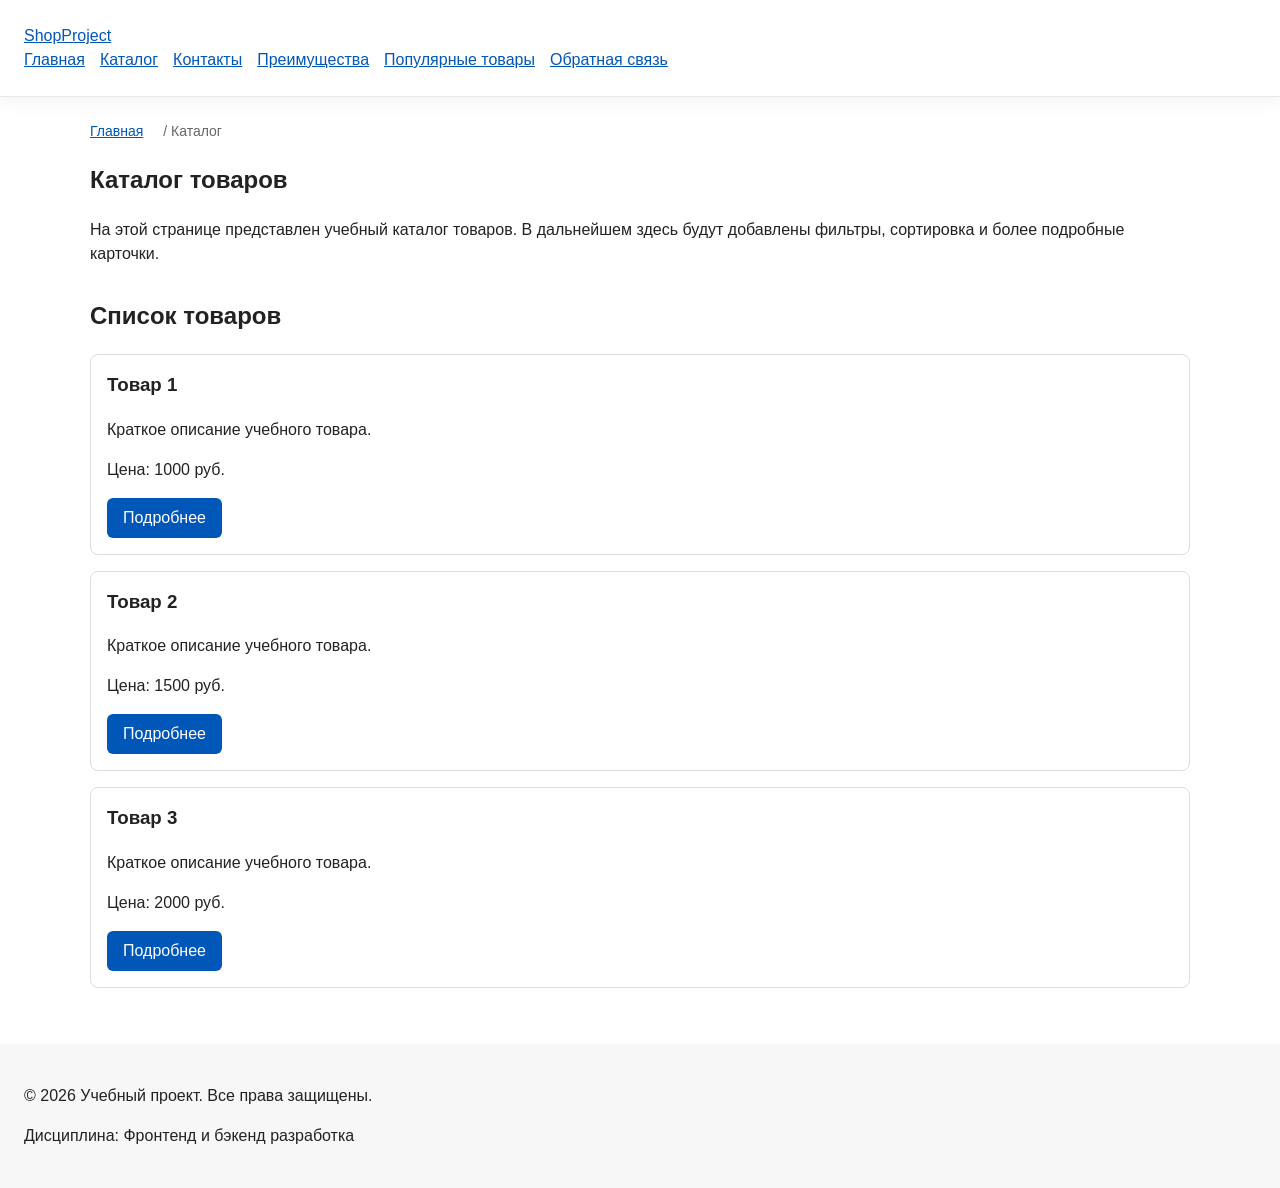
==== kr1-html-css-shop/catalog.html @ 43a8932e "fixed nav" ====
<!DOCTYPE html>
<html lang="ru">
<head>
  <meta charset="UTF-8">
  <meta name="viewport" content="width=device-width, initial-scale=1.0">
  <meta name="description" content="Каталог товаров учебного интернет-магазина.">
  <title>Каталог товаров — Учебный интернет-магазин</title>
  <link rel="stylesheet" href="css/style.css">
</head>
<body>
  <header>
    <div class="site-header">
      <a class="site-logo" href="index.html">ShopProject</a>

      <nav class="site-nav" aria-label="Основная навигация">
        <ul class="site-nav__list">
          <li><a href="index.html">Главная</a></li>
          <li><a href="catalog.html">Каталог</a></li>
          <li><a href="contacts.html">Контакты</a></li>
          <li><a href="index.html#advantages">Преимущества</a></li>
          <li><a href="index.html#popular">Популярные товары</a></li>
          <li><a href="index.html#contacts">Обратная связь</a></li>
        </ul>
      </nav>
    </div>
  </header>

  <main>
    <nav class="breadcrumbs" aria-label="Хлебные крошки">
      <a href="index.html">Главная</a>
      <span>Каталог</span>
    </nav>

    <section class="section">
      <h1>Каталог товаров</h1>
      <p>
        На этой странице представлен учебный каталог товаров.
        В дальнейшем здесь будут добавлены фильтры, сортировка и более
        подробные карточки.
      </p>
    </section>

    <section class="section">
      <h2>Список товаров</h2>

      <article class="product-card">
        <h3>Товар 1</h3>
        <p>Краткое описание учебного товара.</p>
        <p>Цена: 1000 руб.</p>
        <a class="button" href="index.html#popular">Подробнее</a>
      </article>

      <article class="product-card">
        <h3>Товар 2</h3>
        <p>Краткое описание учебного товара.</p>
        <p>Цена: 1500 руб.</p>
        <a class="button" href="index.html#popular">Подробнее</a>
      </article>

      <article class="product-card">
        <h3>Товар 3</h3>
        <p>Краткое описание учебного товара.</p>
        <p>Цена: 2000 руб.</p>
        <a class="button" href="index.html#popular">Подробнее</a>
      </article>
    </section>
  </main>

  <footer>
    <p>&copy; 2026 Учебный проект. Все права защищены.</p>
    <p>Дисциплина: Фронтенд и бэкенд разработка</p>
  </footer>
</body>
</html>
---- kr1-html-css-shop/css/style.css ----
/* ===============================
   1. Переменные проекта
   =============================== */

:root {
  /* Основные цвета проекта */
  --color-bg: #ffffff;
  --color-text: #222222;
  --color-muted: #666666;
  --color-primary: #0057b8;
  --color-primary-dark: #003f86;
  --color-border: #dddddd;
  --color-surface: #f7f7f7;
  --color-surface-accent: #eef5ff;
  --color-danger: #b00020;
  --color-success: #168a2f;
  --color-success-bg: #eefaf0;
  --color-white: #ffffff;

  /* Отступы */
  --space-xs: 4px;
  --space-sm: 8px;
  --space-md: 16px;
  --space-lg: 24px;
  --space-xl: 32px;

  /* Скругления */
  --radius-sm: 6px;
  --radius-md: 8px;
  --radius-lg: 12px;

  /* Размеры */
  --container-width: 1100px;
}




/* ===============================
   2. Базовые стили
   =============================== */

* {
  box-sizing: border-box;
}

body {
  margin: 0;
  font-family: Arial, sans-serif;
  line-height: 1.5;
  color: var(--color-text);
  background-color: var(--color-bg);
}

header,
main,
footer {
  padding: var(--space-lg);
}

header {
position: sticky;
  position: sticky;
  top: 0;
  z-index: 100;
  background-color: rgba(255, 255, 255, 0.95);
  backdrop-filter: blur(8px);
  border-bottom: 1px solid #eaeaea;
  box-shadow: 0 4px 20px rgba(0, 0, 0, 0.05);
}


.stuff {
  display: flex;
  justify-content: space-between;
  flex-wrap: wrap;
  gap: 20px;
  max-width: var(--container-width);
  margin: 0 auto var(--space-xl);
}


footer {
  background-color: var(--color-surface);
}

/* ===============================
   3. Общие элементы интерфейса
   =============================== */

a {
  color: var(--color-primary);
}

a:hover {
  color: var(--color-primary-dark);
}

a:focus-visible {
  outline: 2px solid var(--color-primary);
  outline-offset: 3px;
}

.button {
  display: inline-block;
  padding: var(--space-sm) var(--space-md);
  color: var(--color-white);
  background-color: var(--color-primary);
  text-decoration: none;
  border: none;
  border-radius: var(--radius-sm);
  cursor: pointer;
}

.button:hover {
  background-color: var(--color-primary-dark);
}

.button:focus-visible {
  outline: 2px solid var(--color-primary);
  outline-offset: 3px;
}

.button:disabled {
  opacity: 0.6;
  cursor: not-allowed;
}

/* ===============================
   4. Компоненты страницы
   =============================== */

.hero {
  max-width: var(--container-width);
  margin: 0 auto var(--space-xl);
  padding: var(--space-xl) var(--space-lg);
  background-color: var(--color-surface-accent);
  border-radius: var(--radius-lg);
}

.section {
  max-width: var(--container-width);
  margin: 0 auto var(--space-xl);
}

.section h2 {
  margin-top: 0;
}

.product-card {
  margin-bottom: var(--space-md);
  padding: var(--space-md);
  border: 1px solid var(--color-border);
  border-radius: var(--radius-md);
  background-color: var(--color-bg);
}

.product-card:hover {
  border-color: var(--color-primary);
}

.product-card h3 {
  margin-top: 0;
}

.aside-info {
  max-width: var(--container-width);
  margin: 0 auto var(--space-xl);
  padding: var(--space-md);
  border-left: 4px solid var(--color-primary);
  background-color: var(--color-surface);
}

/* ===============================
   5. Форма и модальное окно
   =============================== */

.order-dialog {
  width: min(100% - 32px, 560px);
  padding: var(--space-lg);
  border: none;
  border-radius: var(--radius-lg);
}

.order-dialog::backdrop {
  background-color: rgba(0, 0, 0, 0.5);
}

.form-field {
  margin-bottom: var(--space-md);
}

.form-field label {
  display: block;
  margin-bottom: var(--space-xs);
}

.form-field input,
.form-field select,
.form-field textarea {
  width: 100%;
  padding: 10px 12px;
  border: 1px solid var(--color-border);
  border-radius: var(--radius-sm);
  font: inherit;
}

.form-field input[type="checkbox"] {
  width: auto;
}

.form-field small {
  display: block;
  margin-top: var(--space-xs);
  color: var(--color-muted);
}

.form-field input:hover,
.form-field select:hover,
.form-field textarea:hover {
  border-color: var(--color-primary);
}

.form-field input:focus-visible,
.form-field select:focus-visible,
.form-field textarea:focus-visible,
.form-actions button:focus-visible {
  outline: 2px solid var(--color-primary);
  outline-offset: 3px;
}

[aria-invalid="true"] {
  border-color: var(--color-danger);
}

.success-message {
  max-width: var(--container-width);
  margin: var(--space-lg) auto;
  padding: var(--space-md);
  border-left: 4px solid var(--color-success);
  background-color: var(--color-success-bg);
}

/* Хлебные крошки */
.breadcrumbs {
  max-width: var(--container-width);
  margin: 0 auto var(--space-md);
  font-size: 14px;
  color: var(--color-muted);
}

.breadcrumbs a {
  color: var(--color-primary);
}

.breadcrumbs span::before {
  content: " / ";
  color: var(--color-muted);
}

/* Плавная прокуртка */
html {
  scroll-behavior: smooth;
}

/* подсветка для якоря */
:target {
  outline: 2px dashed var(--color-primary);
  outline-offset: 4px;
}

.site-nav__list {
  display: flex;       /* Включаем Flexbox для списка */
  list-style: none;    /* Убираем черные точки (маркеры) */
  margin: 0;
  padding: 0;
  gap: 15px;
}

nav {
  display: flex;
  align-items: center; /* Выравниваем по вертикали */
  gap: 20px;           /* Отступ между логотипом и списком меню */
}
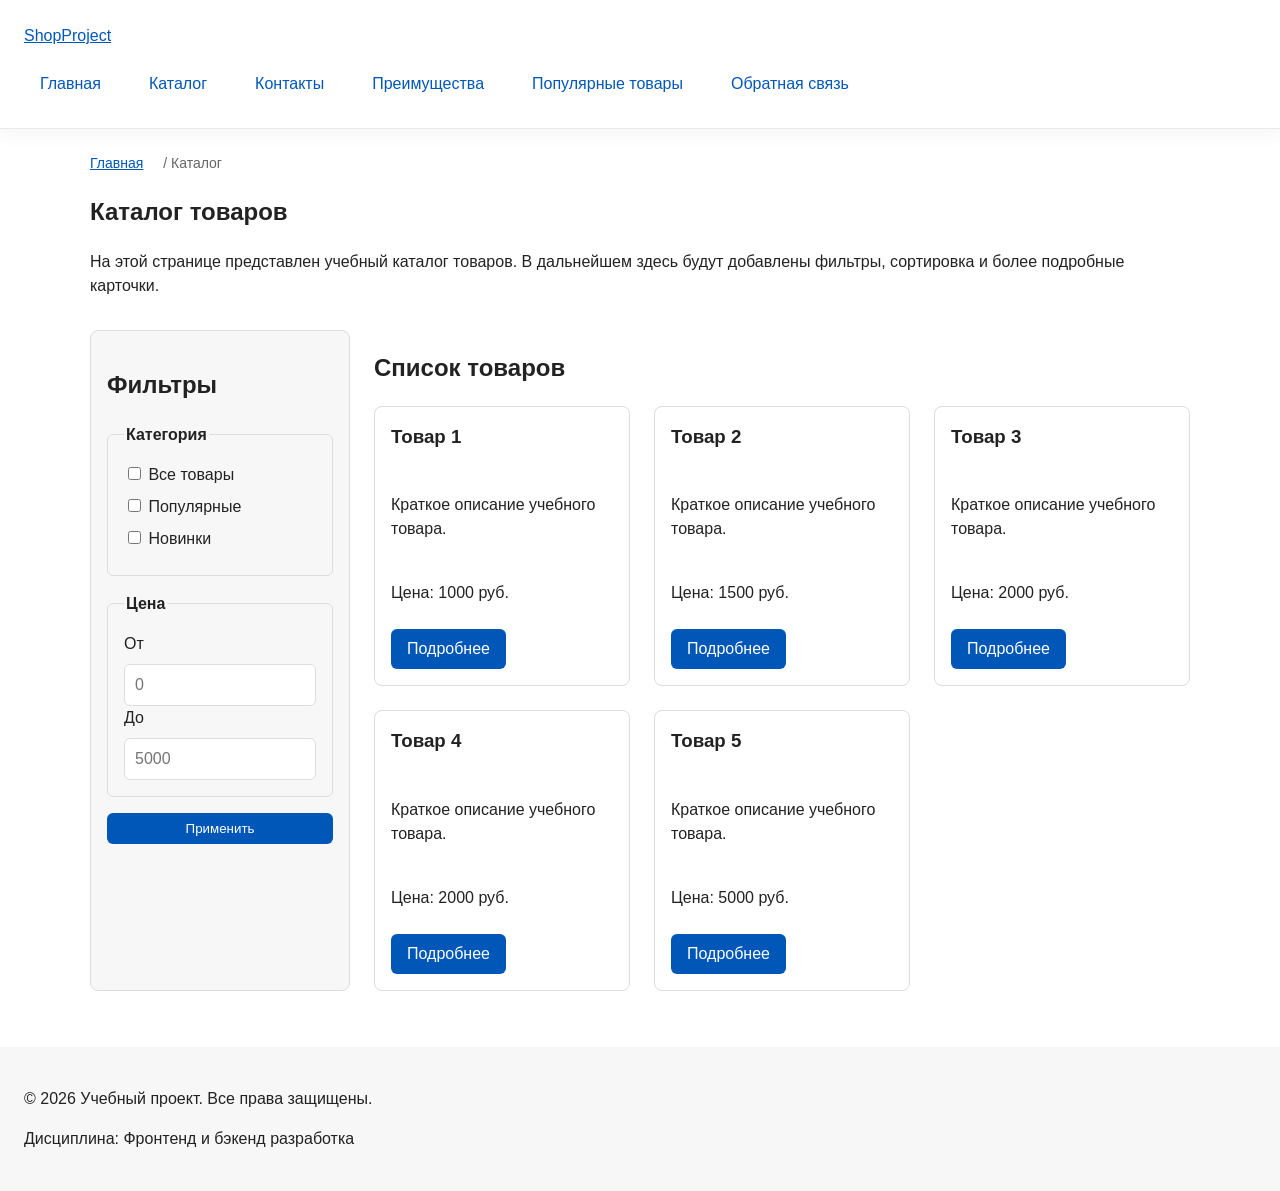
==== commit b5b69e0f: "feat: add flex navigation and grid catalog layout" ====
--- a/kr1-html-css-shop/catalog.html
+++ b/kr1-html-css-shop/catalog.html
@@ -40,30 +40,87 @@
       </p>
     </section>
 
-    <section class="section">
-      <h2>Список товаров</h2>
+<section class="catalog-layout">
+  <aside class="catalog-filters">
+    <h2>Фильтры</h2>
+
+    <form class="filters-form" action="#" method="get">
+      <fieldset>
+        <legend>Категория</legend>
+
+        <label>
+          <input type="checkbox" name="category" value="all">
+          Все товары
+        </label>
+
+        <label>
+          <input type="checkbox" name="category" value="popular">
+          Популярные
+        </label>
+
+        <label>
+          <input type="checkbox" name="category" value="new">
+          Новинки
+        </label>
+      </fieldset>
+
+      <fieldset>
+        <legend>Цена</legend>
+
+        <label for="price-from">От</label>
+        <input id="price-from" name="price-from" type="number" min="0" placeholder="0">
+
+        <label for="price-to">До</label>
+        <input id="price-to" name="price-to" type="number" min="0" placeholder="5000">
+      </fieldset>
+
+      <button class="button" type="submit">Применить</button>
+    </form>
+  </aside>
+
+  <section class="catalog-products">
+    <h2>Список товаров</h2>
+
+    <div class="products-grid">
+        <article class="product-card">
+          <h3>Товар 1</h3>
+          <p>Краткое описание учебного товара.</p>
+          <p>Цена: 1000 руб.</p>
+          <a class="button" href="index.html#popular">Подробнее</a>
+        </article>
+
+        <article class="product-card">
+          <h3>Товар 2</h3>
+          <p>Краткое описание учебного товара.</p>
+          <p>Цена: 1500 руб.</p>
+          <a class="button" href="index.html#popular">Подробнее</a>
+        </article>
+
+        <article class="product-card">
+          <h3>Товар 3</h3>
+          <p>Краткое описание учебного товара.</p>
+          <p>Цена: 2000 руб.</p>
+          <a class="button" href="index.html#popular">Подробнее</a>
+        </article>
+
+        <article class="product-card">
+          <h3>Товар 4</h3>
+          <p>Краткое описание учебного товара.</p>
+          <p>Цена: 2000 руб.</p>
+          <a class="button" href="index.html#popular">Подробнее</a>
+        </article>
 
       <article class="product-card">
-        <h3>Товар 1</h3>
-        <p>Краткое описание учебного товара.</p>
-        <p>Цена: 1000 руб.</p>
-        <a class="button" href="index.html#popular">Подробнее</a>
-      </article>
+          <h3>Товар 5</h3>
+          <p>Краткое описание учебного товара.</p>
+          <p>Цена: 5000 руб.</p>
+          <a class="button" href="index.html#popular">Подробнее</a>
+        </article>
+    </div>
+  </section>
+</section>
 
-      <article class="product-card">
-        <h3>Товар 2</h3>
-        <p>Краткое описание учебного товара.</p>
-        <p>Цена: 1500 руб.</p>
-        <a class="button" href="index.html#popular">Подробнее</a>
-      </article>
 
-      <article class="product-card">
-        <h3>Товар 3</h3>
-        <p>Краткое описание учебного товара.</p>
-        <p>Цена: 2000 руб.</p>
-        <a class="button" href="index.html#popular">Подробнее</a>
-      </article>
-    </section>
   </main>
 
   <footer>
--- a/kr1-html-css-shop/css/style.css
+++ b/kr1-html-css-shop/css/style.css
@@ -148,14 +148,6 @@
   margin-top: 0;
 }
 
-.product-card {
-  margin-bottom: var(--space-md);
-  padding: var(--space-md);
-  border: 1px solid var(--color-border);
-  border-radius: var(--radius-md);
-  background-color: var(--color-bg);
-}
-
 .product-card:hover {
   border-color: var(--color-primary);
 }
@@ -271,15 +263,101 @@
 }
 
 .site-nav__list {
-  display: flex;       /* Включаем Flexbox для списка */
-  list-style: none;    /* Убираем черные точки (маркеры) */
-  margin: 0;
+  display: flex;
+  flex-wrap: wrap;
+  justify-content: center;
+  align-items: center;
+  gap: var(--space-md);
   padding: 0;
-  gap: 15px;
+  margin: var(--space-md) 0 0;
+  list-style: none;
+}
+
+.site-nav__list a {
+  display: inline-block;
+  padding: var(--space-sm) var(--space-md);
+  color: var(--color-primary);
+  text-decoration: none;
+  border-radius: var(--radius-sm);
+}
+
+.site-nav__list a:hover {
+  color: var(--color-white);
+  background-color: var(--color-primary);
 }
 
 nav {
   display: flex;
   align-items: center; /* Выравниваем по вертикали */
   gap: 20px;           /* Отступ между логотипом и списком меню */
-}+}
+
+.products-grid {
+  display: grid;
+  grid-template-columns: repeat(3, 1fr);
+  gap: var(--space-lg);
+}
+
+.product-card {
+  display: flex;
+  flex-direction: column;
+  gap: var(--space-sm);
+  margin-bottom: 0;
+  padding: var(--space-md);
+  border: 1px solid var(--color-border);
+  border-radius: var(--radius-md);
+  background-color: var(--color-bg);
+}
+
+.product-card .button {
+  margin-top: auto;
+  align-self: flex-start;
+}
+
+.catalog-layout {
+  max-width: var(--container-width);
+  margin: 0 auto var(--space-xl);
+  display: grid;
+  grid-template-columns: 260px 1fr;
+  grid-template-areas: "filters products";
+  gap: var(--space-lg);
+}
+
+.catalog-filters {
+  grid-area: filters;
+  padding: var(--space-md);
+  border: 1px solid var(--color-border);
+  border-radius: var(--radius-md);
+  background-color: var(--color-surface);
+}
+
+
+
+.filters-form {
+  display: grid;
+  gap: var(--space-md);
+}
+
+.filters-form fieldset {
+  margin: 0;
+  padding: var(--space-md);
+  border: 1px solid var(--color-border);
+  border-radius: var(--radius-sm);
+}
+
+.filters-form legend {
+  font-weight: 700;
+}
+
+.filters-form label {
+  display: block;
+  margin-bottom: var(--space-sm);
+}
+
+.filters-form input[type="number"] {
+  width: 100%;
+  padding: 8px 10px;
+  border: 1px solid var(--color-border);
+  border-radius: var(--radius-sm);
+  font: inherit;
+}
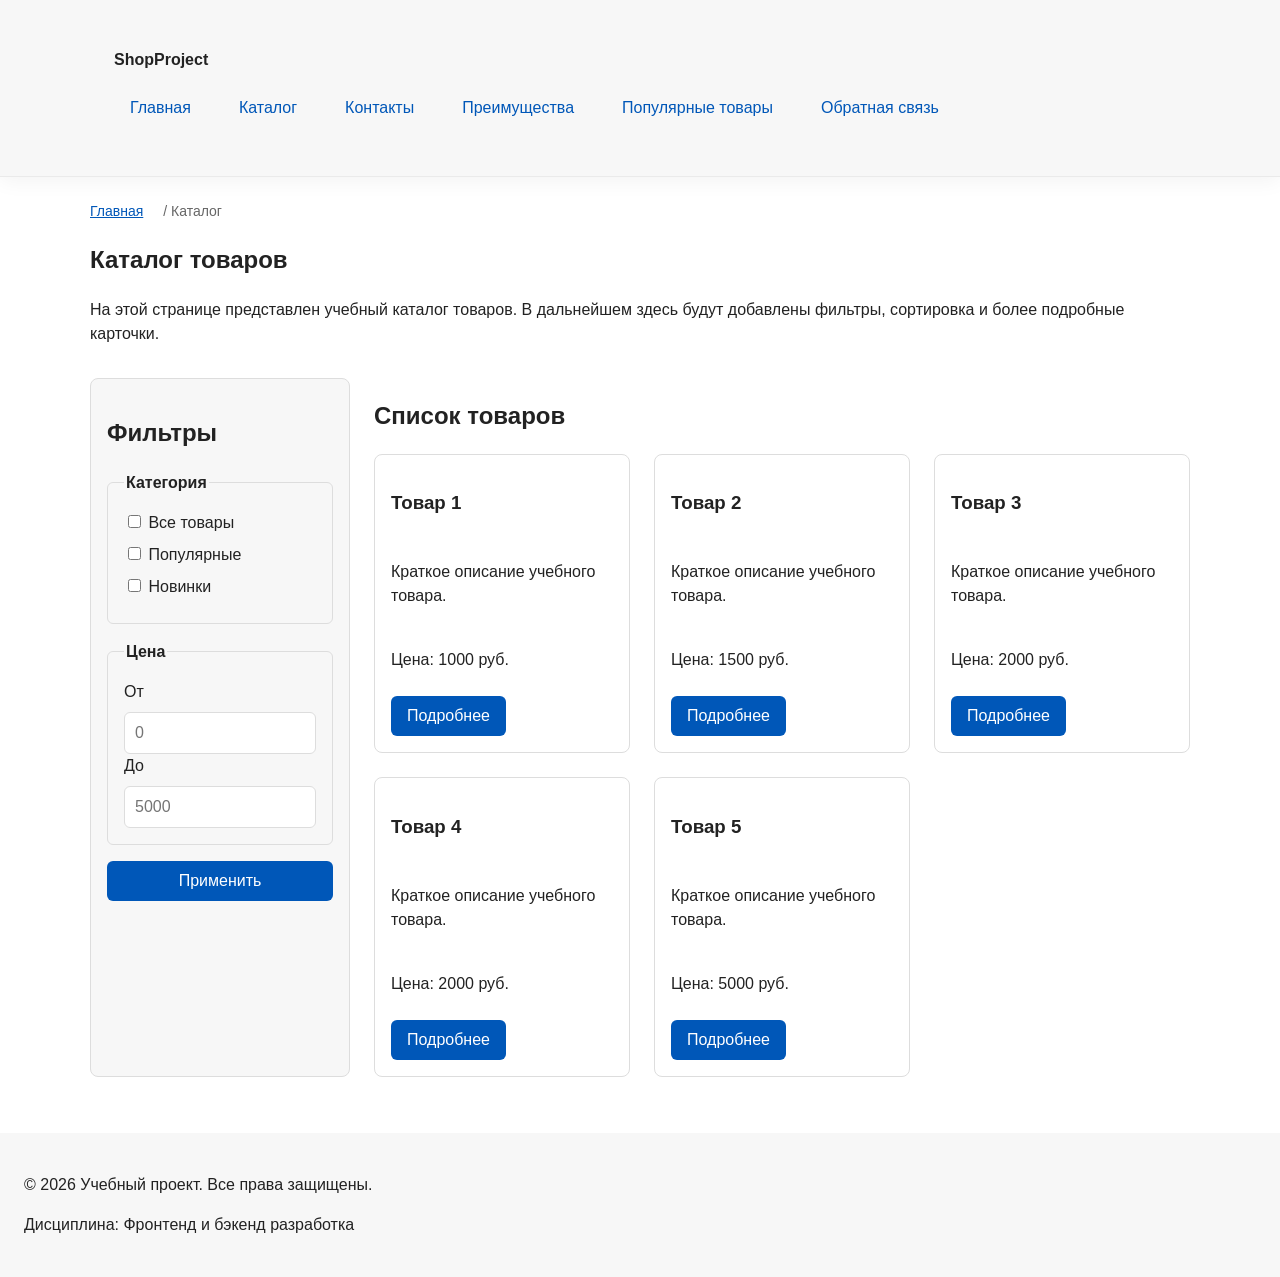
==== commit ba090f46: "refactor: apply BEM naming to CSS classes" ====
--- a/kr1-html-css-shop/catalog.html
+++ b/kr1-html-css-shop/catalog.html
@@ -4,32 +4,34 @@
   <meta charset="UTF-8">
   <meta name="viewport" content="width=device-width, initial-scale=1.0">
   <meta name="description" content="Каталог товаров учебного интернет-магазина.">
-  <title>Каталог товаров — Учебный интернет-магазин</title>
+  <title>Каталог товаров</title>
   <link rel="stylesheet" href="css/style.css">
 </head>
 <body>
-  <header>
-    <div class="site-header">
-      <a class="site-logo" href="index.html">ShopProject</a>
+  <header class="site-header">
+    <div class="site-header__inner">
+      <a class="site-header__logo" href="index.html">ShopProject</a>
 
       <nav class="site-nav" aria-label="Основная навигация">
-        <ul class="site-nav__list">
-          <li><a href="index.html">Главная</a></li>
-          <li><a href="catalog.html">Каталог</a></li>
-          <li><a href="contacts.html">Контакты</a></li>
-          <li><a href="index.html#advantages">Преимущества</a></li>
-          <li><a href="index.html#popular">Популярные товары</a></li>
-          <li><a href="index.html#contacts">Обратная связь</a></li>
-        </ul>
-      </nav>
+      <ul class="site-nav__list">
+        <li><a href="index.html">Главная</a></li>
+        <li><a href="catalog.html">Каталог</a></li>
+        <li><a href="contacts.html">Контакты</a></li>
+        <li><a href="index.html#advantages">Преимущества</a></li>
+        <li><a href="index.html#popular">Популярные товары</a></li>
+        <li><a href="index.html#contacts">Обратная связь</a></li>
+      </ul>
+    </nav>
     </div>
   </header>
 
+
   <main>
     <nav class="breadcrumbs" aria-label="Хлебные крошки">
-      <a href="index.html">Главная</a>
-      <span>Каталог</span>
+      <a class="breadcrumbs__link" href="index.html">Главная</a>
+      <span class="breadcrumbs__current">Каталог</span>
     </nav>
+
 
     <section class="section">
       <h1>Каталог товаров</h1>
@@ -116,6 +118,7 @@
           <p>Цена: 5000 руб.</p>
           <a class="button" href="index.html#popular">Подробнее</a>
         </article>
+
     </div>
   </section>
 </section>
--- a/kr1-html-css-shop/css/style.css
+++ b/kr1-html-css-shop/css/style.css
@@ -70,196 +70,20 @@
   box-shadow: 0 4px 20px rgba(0, 0, 0, 0.05);
 }
 
-
-.stuff {
-  display: flex;
-  justify-content: space-between;
-  flex-wrap: wrap;
-  gap: 20px;
-  max-width: var(--container-width);
-  margin: 0 auto var(--space-xl);
-}
-
-
-footer {
+.site-header {
   background-color: var(--color-surface);
 }
 
-/* ===============================
-   3. Общие элементы интерфейса
-   =============================== */
-
-a {
-  color: var(--color-primary);
-}
-
-a:hover {
-  color: var(--color-primary-dark);
-}
-
-a:focus-visible {
-  outline: 2px solid var(--color-primary);
-  outline-offset: 3px;
-}
-
-.button {
-  display: inline-block;
-  padding: var(--space-sm) var(--space-md);
-  color: var(--color-white);
-  background-color: var(--color-primary);
+.site-header__inner {
+  max-width: var(--container-width);
+  margin: 0 auto;
+  padding: var(--space-lg);
+}
+
+.site-header__logo {
+  font-weight: 700;
+  color: var(--color-text);
   text-decoration: none;
-  border: none;
-  border-radius: var(--radius-sm);
-  cursor: pointer;
-}
-
-.button:hover {
-  background-color: var(--color-primary-dark);
-}
-
-.button:focus-visible {
-  outline: 2px solid var(--color-primary);
-  outline-offset: 3px;
-}
-
-.button:disabled {
-  opacity: 0.6;
-  cursor: not-allowed;
-}
-
-/* ===============================
-   4. Компоненты страницы
-   =============================== */
-
-.hero {
-  max-width: var(--container-width);
-  margin: 0 auto var(--space-xl);
-  padding: var(--space-xl) var(--space-lg);
-  background-color: var(--color-surface-accent);
-  border-radius: var(--radius-lg);
-}
-
-.section {
-  max-width: var(--container-width);
-  margin: 0 auto var(--space-xl);
-}
-
-.section h2 {
-  margin-top: 0;
-}
-
-.product-card:hover {
-  border-color: var(--color-primary);
-}
-
-.product-card h3 {
-  margin-top: 0;
-}
-
-.aside-info {
-  max-width: var(--container-width);
-  margin: 0 auto var(--space-xl);
-  padding: var(--space-md);
-  border-left: 4px solid var(--color-primary);
-  background-color: var(--color-surface);
-}
-
-/* ===============================
-   5. Форма и модальное окно
-   =============================== */
-
-.order-dialog {
-  width: min(100% - 32px, 560px);
-  padding: var(--space-lg);
-  border: none;
-  border-radius: var(--radius-lg);
-}
-
-.order-dialog::backdrop {
-  background-color: rgba(0, 0, 0, 0.5);
-}
-
-.form-field {
-  margin-bottom: var(--space-md);
-}
-
-.form-field label {
-  display: block;
-  margin-bottom: var(--space-xs);
-}
-
-.form-field input,
-.form-field select,
-.form-field textarea {
-  width: 100%;
-  padding: 10px 12px;
-  border: 1px solid var(--color-border);
-  border-radius: var(--radius-sm);
-  font: inherit;
-}
-
-.form-field input[type="checkbox"] {
-  width: auto;
-}
-
-.form-field small {
-  display: block;
-  margin-top: var(--space-xs);
-  color: var(--color-muted);
-}
-
-.form-field input:hover,
-.form-field select:hover,
-.form-field textarea:hover {
-  border-color: var(--color-primary);
-}
-
-.form-field input:focus-visible,
-.form-field select:focus-visible,
-.form-field textarea:focus-visible,
-.form-actions button:focus-visible {
-  outline: 2px solid var(--color-primary);
-  outline-offset: 3px;
-}
-
-[aria-invalid="true"] {
-  border-color: var(--color-danger);
-}
-
-.success-message {
-  max-width: var(--container-width);
-  margin: var(--space-lg) auto;
-  padding: var(--space-md);
-  border-left: 4px solid var(--color-success);
-  background-color: var(--color-success-bg);
-}
-
-/* Хлебные крошки */
-.breadcrumbs {
-  max-width: var(--container-width);
-  margin: 0 auto var(--space-md);
-  font-size: 14px;
-  color: var(--color-muted);
-}
-
-.breadcrumbs a {
-  color: var(--color-primary);
-}
-
-.breadcrumbs span::before {
-  content: " / ";
-  color: var(--color-muted);
-}
-
-/* Плавная прокуртка */
-html {
-  scroll-behavior: smooth;
-}
-
-/* подсветка для якоря */
-:target {
-  outline: 2px dashed var(--color-primary);
-  outline-offset: 4px;
 }
 
 .site-nav__list {
@@ -273,6 +97,339 @@
   list-style: none;
 }
 
+.site-nav__link {
+  display: inline-block;
+  padding: var(--space-sm) var(--space-md);
+  color: var(--color-primary);
+  text-decoration: none;
+  border-radius: var(--radius-sm);
+}
+
+.site-nav__link:hover {
+  color: var(--color-white);
+  background-color: var(--color-primary);
+}
+
+.site-nav__link:focus-visible {
+  outline: 2px solid var(--color-primary);
+  outline-offset: 3px;
+}
+
+.site-nav__link--active {
+  color: var(--color-white);
+  background-color: var(--color-primary);
+}
+
+
+.stuff {
+  display: flex;
+  justify-content: space-between;
+  flex-wrap: wrap;
+  gap: 20px;
+  max-width: var(--container-width);
+  margin: 0 auto var(--space-xl);
+}
+
+
+footer {
+  background-color: var(--color-surface);
+}
+
+/* ===============================
+   3. Общие элементы интерфейса
+   =============================== */
+
+a {
+  color: var(--color-primary);
+}
+
+a:hover {
+  color: var(--color-primary-dark);
+}
+
+a:focus-visible {
+  outline: 2px solid var(--color-primary);
+  outline-offset: 3px;
+}
+
+.button {
+  display: inline-block;
+  padding: var(--space-sm) var(--space-md);
+  color: var(--color-white);
+  background-color: var(--color-primary);
+  text-decoration: none;
+  border: none;
+  border-radius: var(--radius-sm);
+  font: inherit;
+  text-decoration: none;
+  cursor: pointer;
+}
+
+.button--primary {
+  color: var(--color-white);
+  background-color: var(--color-primary);
+}
+
+.button--primary:hover {
+  background-color: var(--color-primary-dark);
+}
+
+.button--secondary {
+  color: var(--color-primary);
+  background-color: transparent;
+  border: 1px solid var(--color-primary);
+}
+
+.button--secondary:hover {
+  color: var(--color-white);
+  background-color: var(--color-primary);
+}
+
+.button:focus-visible {
+  outline: 2px solid var(--color-primary);
+  outline-offset: 3px;
+}
+
+.button:disabled,
+.button--disabled {
+  opacity: 0.6;
+  cursor: not-allowed;
+}
+
+
+/* ===============================
+   4. Компоненты страницы
+   =============================== */
+
+.hero {
+  max-width: var(--container-width);
+  margin: 0 auto var(--space-xl);
+  padding: var(--space-xl) var(--space-lg);
+  background-color: var(--color-surface-accent);
+  border-radius: var(--radius-lg);
+}
+
+.section {
+  max-width: var(--container-width);
+  margin: 0 auto var(--space-xl);
+}
+
+.section h2 {
+  margin-top: 0;
+}
+
+
+.product-card:hover {
+  border-color: var(--color-primary);
+}
+
+.product-card--featured {
+  border-color: var(--color-primary);
+}
+
+.product-card--discount {
+  border-color: var(--color-danger);
+}
+
+.product-card__title {
+  margin: 0;
+  color: var(--color-text);
+}
+
+.product-card__description {
+  margin: 0;
+  color: var(--color-muted);
+}
+
+.product-card__price {
+  margin: 0;
+  font-weight: 700;
+}
+
+.product-card--discount .product-card__price {
+  color: var(--color-danger);
+}
+
+.product-card__button {
+  margin-top: auto;
+  align-self: flex-start;
+}
+
+.products-grid {
+  display: grid;
+  grid-template-columns: repeat(3, 1fr);
+  gap: var(--space-lg);
+}
+
+
+/*
+.product-card h3 {
+  margin-top: 0;
+}
+*/
+.aside-info {
+  max-width: var(--container-width);
+  margin: 0 auto var(--space-xl);
+  padding: var(--space-md);
+  border-left: 4px solid var(--color-primary);
+  background-color: var(--color-surface);
+}
+
+/* ===============================
+   5. Форма и модальное окно
+   =============================== */
+
+.order-form__field {
+  margin-bottom: var(--space-md);
+}
+
+.order-form__label {
+  display: block;
+  margin-bottom: var(--space-xs);
+}
+
+.order-form__input,
+.order-form__select,
+.order-form__textarea {
+  width: 100%;
+  padding: 10px 12px;
+  border: 1px solid var(--color-border);
+  border-radius: var(--radius-sm);
+  font: inherit;
+}
+
+.order-form__input:hover,
+.order-form__select:hover,
+.order-form__textarea:hover {
+  border-color: var(--color-primary);
+}
+
+.order-form__input:focus-visible,
+.order-form__select:focus-visible,
+.order-form__textarea:focus-visible {
+  outline: 2px solid var(--color-primary);
+  outline-offset: 3px;
+}
+
+.order-form__actions {
+  display: flex;
+  gap: var(--space-md);
+  margin-top: var(--space-lg);
+}
+
+
+.order-dialog {
+  width: min(100% - 32px, 560px);
+  padding: var(--space-lg);
+  border: none;
+  border-radius: var(--radius-lg);
+}
+
+.order-dialog::backdrop {
+  background-color: rgba(0, 0, 0, 0.5);
+}
+
+.order-dialog__title {
+  margin-top: 0;
+}
+
+
+.form-field {
+  margin-bottom: var(--space-md);
+}
+
+.form-field label {
+  display: block;
+  margin-bottom: var(--space-xs);
+}
+
+.form-field input,
+.form-field select,
+.form-field textarea {
+  width: 100%;
+  padding: 10px 12px;
+  border: 1px solid var(--color-border);
+  border-radius: var(--radius-sm);
+  font: inherit;
+}
+
+.form-field input[type="checkbox"] {
+  width: auto;
+}
+
+.form-field small {
+  display: block;
+  margin-top: var(--space-xs);
+  color: var(--color-muted);
+}
+
+.form-field input:hover,
+.form-field select:hover,
+.form-field textarea:hover {
+  border-color: var(--color-primary);
+}
+
+.form-field input:focus-visible,
+.form-field select:focus-visible,
+.form-field textarea:focus-visible,
+.form-actions button:focus-visible {
+  outline: 2px solid var(--color-primary);
+  outline-offset: 3px;
+}
+
+[aria-invalid="true"] {
+  border-color: var(--color-danger);
+}
+
+.success-message {
+  max-width: var(--container-width);
+  margin: var(--space-lg) auto;
+  padding: var(--space-md);
+  border-left: 4px solid var(--color-success);
+  background-color: var(--color-success-bg);
+}
+
+/* Хлебные крошки */
+
+.breadcrumbs {
+  max-width: var(--container-width);
+  margin: 0 auto var(--space-md);
+  font-size: 14px;
+  color: var(--color-muted);
+}
+
+.breadcrumbs__link {
+  color: var(--color-primary);
+}
+
+.breadcrumbs__current::before {
+  content: " / ";
+  color: var(--color-muted);
+}
+
+
+/* Плавная прокуртка */
+html {
+  scroll-behavior: smooth;
+}
+
+/* подсветка для якоря */
+:target {
+  outline: 2px dashed var(--color-primary);
+  outline-offset: 4px;
+}
+
+.site-nav__list {
+  display: flex;
+  flex-wrap: wrap;
+  justify-content: center;
+  align-items: center;
+  gap: var(--space-md);
+  padding: 0;
+  margin: var(--space-md) 0 0;
+  list-style: none;
+}
+
 .site-nav__list a {
   display: inline-block;
   padding: var(--space-sm) var(--space-md);
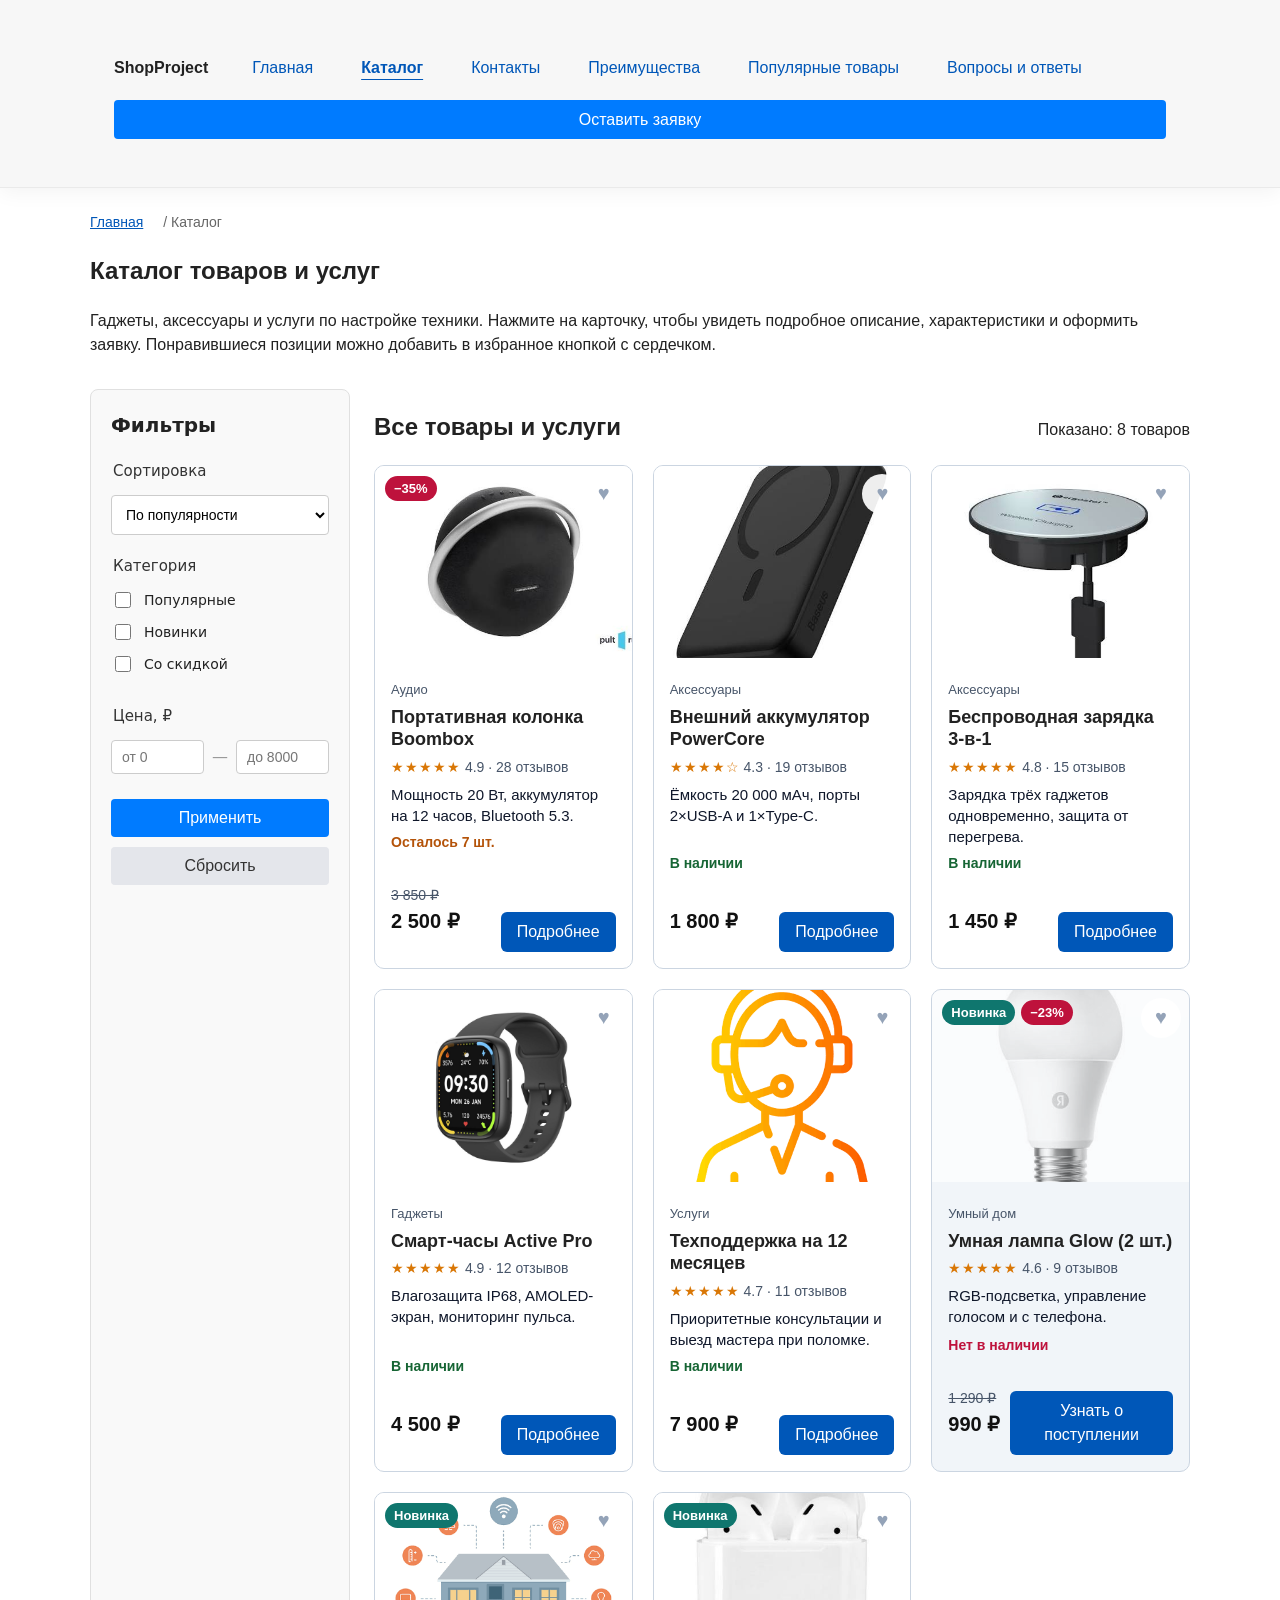
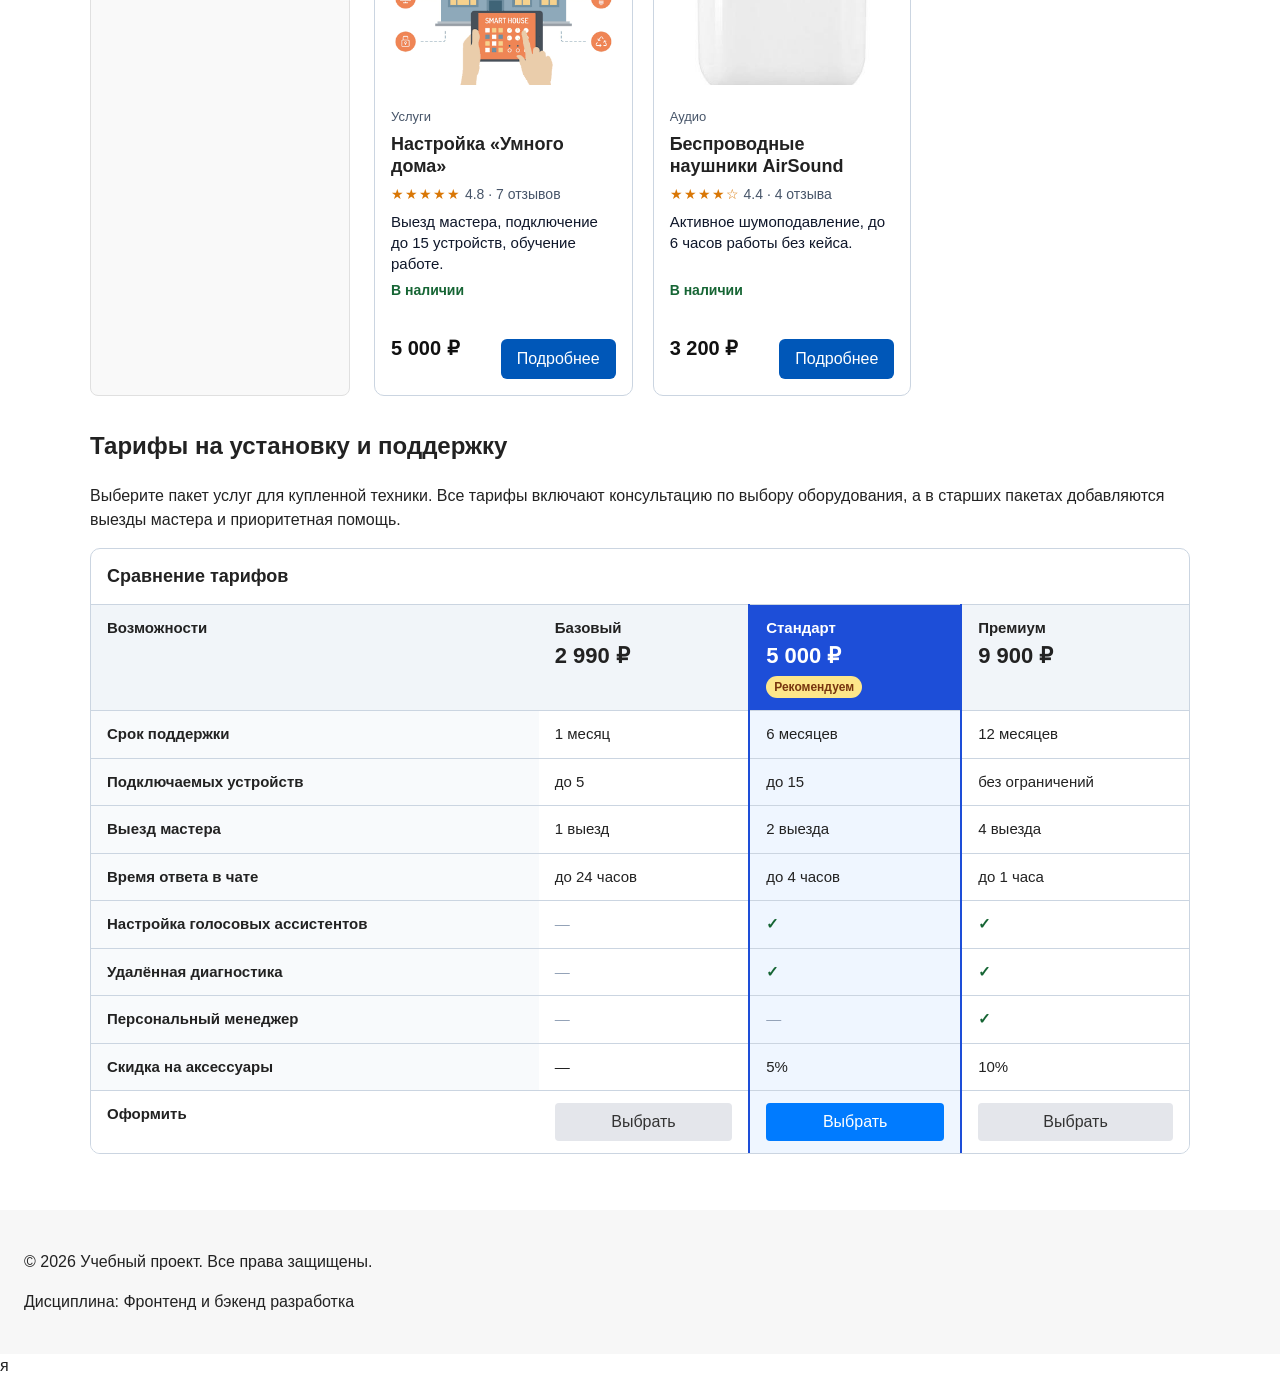
==== commit a20a0dca: "kr2_completed" ====
--- a/kr1-html-css-shop/catalog.html
+++ b/kr1-html-css-shop/catalog.html
@@ -3,9 +3,12 @@
 <head>
   <meta charset="UTF-8">
   <meta name="viewport" content="width=device-width, initial-scale=1.0">
-  <meta name="description" content="Каталог товаров учебного интернет-магазина.">
+  <meta name="description" content="Каталог товаров и услуг учебного интернет-магазина.">
   <title>Каталог товаров</title>
   <link rel="stylesheet" href="css/style.css">
+  <link rel="stylesheet" href="css/extras.css">
+  <script src="js/products.js" defer></script>
+  <script src="js/main.js" defer></script>
 </head>
 <body>
   <header class="site-header">
@@ -13,122 +16,155 @@
       <a class="site-header__logo" href="index.html">ShopProject</a>
 
       <nav class="site-nav" aria-label="Основная навигация">
-      <ul class="site-nav__list">
-        <li><a href="index.html">Главная</a></li>
-        <li><a href="catalog.html">Каталог</a></li>
-        <li><a href="contacts.html">Контакты</a></li>
-        <li><a href="index.html#advantages">Преимущества</a></li>
-        <li><a href="index.html#popular">Популярные товары</a></li>
-        <li><a href="index.html#contacts">Обратная связь</a></li>
-      </ul>
-    </nav>
+        <ul class="site-nav__list">
+          <li><a href="index.html">Главная</a></li>
+          <li><a href="catalog.html">Каталог</a></li>
+          <li><a href="contacts.html">Контакты</a></li>
+          <li><a href="index.html#advantages">Преимущества</a></li>
+          <li><a href="index.html#popular">Популярные товары</a></li>
+          <li><a href="index.html#faq">Вопросы и ответы</a></li>
+        </ul>
+      </nav>
+      <a class="btn btn--primary site-header__cta" href="contacts.html?order=1" data-open-order>Оставить заявку</a>
     </div>
   </header>
-
 
   <main>
     <nav class="breadcrumbs" aria-label="Хлебные крошки">
       <a class="breadcrumbs__link" href="index.html">Главная</a>
-      <span class="breadcrumbs__current">Каталог</span>
+      <span class="breadcrumbs__current" aria-current="page">Каталог</span>
     </nav>
 
-
     <section class="section">
-      <h1>Каталог товаров</h1>
+      <h1>Каталог товаров и услуг</h1>
       <p>
-        На этой странице представлен учебный каталог товаров.
-        В дальнейшем здесь будут добавлены фильтры, сортировка и более
-        подробные карточки.
+        Гаджеты, аксессуары и услуги по настройке техники. Нажмите на карточку,
+        чтобы увидеть подробное описание, характеристики и оформить заявку.
+        Понравившиеся позиции можно добавить в избранное кнопкой с сердечком.
       </p>
     </section>
 
-<section class="catalog-layout">
-  <aside class="catalog-filters">
-    <h2>Фильтры</h2>
+    <section class="catalog-layout">
+      <aside class="catalog-filters">
+        <h2 class="catalog-filters__title">Фильтры</h2>
 
-    <form class="filters-form" action="#" method="get">
-      <fieldset>
-        <legend>Категория</legend>
+        <form class="filters-form" action="#" method="get" id="catalog-filters-form">
+          <fieldset class="filters-form__section">
+            <legend class="filters-form__legend">Сортировка</legend>
+            <div class="filters-form__select-wrapper">
+              <label class="visually-hidden" for="filter-sort">Порядок сортировки</label>
+              <select class="filters-form__select" name="sort" id="filter-sort">
+                <option value="popular">По популярности</option>
+                <option value="price-asc">Сначала дешевле</option>
+                <option value="price-desc">Сначала дороже</option>
+                <option value="new">По новизне</option>
+              </select>
+            </div>
+          </fieldset>
 
-        <label>
-          <input type="checkbox" name="category" value="all">
-          Все товары
-        </label>
+          <fieldset class="filters-form__section">
+            <legend class="filters-form__legend">Категория</legend>
+            <ul class="filters-form__list">
+              <li class="filters-form__item">
+                <label class="filters-form__checkbox-label">
+                  <input class="filters-form__checkbox" type="checkbox" name="category" value="popular" id="cat-popular">
+                  <span>Популярные</span>
+                </label>
+              </li>
+              <li class="filters-form__item">
+                <label class="filters-form__checkbox-label">
+                  <input class="filters-form__checkbox" type="checkbox" name="category" value="new" id="cat-new">
+                  <span>Новинки</span>
+                </label>
+              </li>
+              <li class="filters-form__item">
+                <label class="filters-form__checkbox-label">
+                  <input class="filters-form__checkbox" type="checkbox" name="category" value="sale" id="cat-sale">
+                  <span>Со скидкой</span>
+                </label>
+              </li>
+            </ul>
+          </fieldset>
 
-        <label>
-          <input type="checkbox" name="category" value="popular">
-          Популярные
-        </label>
+          <fieldset class="filters-form__section">
+            <legend class="filters-form__legend">Цена, ₽</legend>
+            <div class="filters-form__price-range">
+              <div class="filters-form__field">
+                <label class="visually-hidden" for="price-from">Цена от</label>
+                <input class="filters-form__input" id="price-from" name="price-from" type="number" min="0" placeholder="от 0">
+              </div>
+              <span class="filters-form__price-separator" aria-hidden="true">&mdash;</span>
+              <div class="filters-form__field">
+                <label class="visually-hidden" for="price-to">Цена до</label>
+                <input class="filters-form__input" id="price-to" name="price-to" type="number" min="0" placeholder="до 8000">
+              </div>
+            </div>
+          </fieldset>
 
-        <label>
-          <input type="checkbox" name="category" value="new">
-          Новинки
-        </label>
-      </fieldset>
+          <div class="filters-form__actions">
+            <button class="btn btn--primary" type="submit">Применить</button>
+            <button class="btn btn--secondary" type="reset" id="reset-filters">Сбросить</button>
+          </div>
+        </form>
+      </aside>
 
-      <fieldset>
-        <legend>Цена</legend>
+      <section class="catalog-products" aria-labelledby="catalog-title">
+        <div class="catalog-products__header">
+          <h2 id="catalog-title">Все товары и услуги</h2>
+          <span class="catalog-products__count" id="catalog-count" aria-live="polite"></span>
+        </div>
+        <!-- Карточки рендерит js/main.js из js/products.js -->
+        <div class="products-grid" data-products="catalog"></div>
+        <p class="catalog-empty" id="catalog-empty" hidden>
+          По выбранным фильтрам ничего не найдено. Измените диапазон цен или нажмите «Сбросить».
+        </p>
+      </section>
+    </section>
 
-        <label for="price-from">От</label>
-        <input id="price-from" name="price-from" type="number" min="0" placeholder="0">
-
-        <label for="price-to">До</label>
-        <input id="price-to" name="price-to" type="number" min="0" placeholder="5000">
-      </fieldset>
-
-      <button class="button" type="submit">Применить</button>
-    </form>
-  </aside>
-
-  <section class="catalog-products">
-    <h2>Список товаров</h2>
-
-    <div class="products-grid">
-        <article class="product-card">
-          <h3>Товар 1</h3>
-          <p>Краткое описание учебного товара.</p>
-          <p>Цена: 1000 руб.</p>
-          <a class="button" href="index.html#popular">Подробнее</a>
-        </article>
-
-        <article class="product-card">
-          <h3>Товар 2</h3>
-          <p>Краткое описание учебного товара.</p>
-          <p>Цена: 1500 руб.</p>
-          <a class="button" href="index.html#popular">Подробнее</a>
-        </article>
-
-        <article class="product-card">
-          <h3>Товар 3</h3>
-          <p>Краткое описание учебного товара.</p>
-          <p>Цена: 2000 руб.</p>
-          <a class="button" href="index.html#popular">Подробнее</a>
-        </article>
-
-        <article class="product-card">
-          <h3>Товар 4</h3>
-          <p>Краткое описание учебного товара.</p>
-          <p>Цена: 2000 руб.</p>
-          <a class="button" href="index.html#popular">Подробнее</a>
-        </article>
-
-      <article class="product-card">
-          <h3>Товар 5</h3>
-          <p>Краткое описание учебного товара.</p>
-          <p>Цена: 5000 руб.</p>
-          <a class="button" href="index.html#popular">Подробнее</a>
-        </article>
-
-    </div>
-  </section>
-</section>
-
-
+    <section class="section" id="tariffs" aria-labelledby="tariffs-title">
+      <h2 id="tariffs-title">Тарифы на установку и поддержку</h2>
+      <p>
+        Выберите пакет услуг для купленной техники. Все тарифы включают консультацию
+        по выбору оборудования, а в старших пакетах добавляются выезды мастера и приоритетная помощь.
+      </p>
+      <div class="table-wrap" tabindex="0" role="region" aria-labelledby="tariffs-caption">
+        <table class="specs-table">
+          <caption id="tariffs-caption">Сравнение тарифов</caption>
+          <thead>
+            <tr>
+              <th scope="col">Возможности</th>
+              <th scope="col">Базовый<span class="tariff-price">2 990 ₽</span></th>
+              <th scope="col" class="is-featured">Стандарт<span class="tariff-price">5 000 ₽</span><span class="tariff-badge">Рекомендуем</span></th>
+              <th scope="col">Премиум<span class="tariff-price">9 900 ₽</span></th>
+            </tr>
+          </thead>
+          <tbody>
+            <tr><th scope="row">Срок поддержки</th><td>1 месяц</td><td class="is-featured">6 месяцев</td><td>12 месяцев</td></tr>
+            <tr><th scope="row">Подключаемых устройств</th><td>до 5</td><td class="is-featured">до 15</td><td>без ограничений</td></tr>
+            <tr><th scope="row">Выезд мастера</th><td>1 выезд</td><td class="is-featured">2 выезда</td><td>4 выезда</td></tr>
+            <tr><th scope="row">Время ответа в чате</th><td>до 24 часов</td><td class="is-featured">до 4 часов</td><td>до 1 часа</td></tr>
+            <tr><th scope="row">Настройка голосовых ассистентов</th><td><span class="no" aria-label="Нет">—</span></td><td class="is-featured"><span class="yes" aria-label="Да">✓</span></td><td><span class="yes" aria-label="Да">✓</span></td></tr>
+            <tr><th scope="row">Удалённая диагностика</th><td><span class="no" aria-label="Нет">—</span></td><td class="is-featured"><span class="yes" aria-label="Да">✓</span></td><td><span class="yes" aria-label="Да">✓</span></td></tr>
+            <tr><th scope="row">Персональный менеджер</th><td><span class="no" aria-label="Нет">—</span></td><td class="is-featured"><span class="no" aria-label="Нет">—</span></td><td><span class="yes" aria-label="Да">✓</span></td></tr>
+            <tr><th scope="row">Скидка на аксессуары</th><td>—</td><td class="is-featured">5%</td><td>10%</td></tr>
+          </tbody>
+          <tfoot>
+            <tr>
+              <th scope="row">Оформить</th>
+              <td><button type="button" class="btn btn--secondary" data-open-order data-plan="Базовый">Выбрать</button></td>
+              <td class="is-featured"><button type="button" class="btn btn--primary" data-open-order data-plan="Стандарт">Выбрать</button></td>
+              <td><button type="button" class="btn btn--secondary" data-open-order data-plan="Премиум">Выбрать</button></td>
+            </tr>
+          </tfoot>
+        </table>
+      </div>
+    </section>
   </main>
 
-  <footer>
+  <footer id="contacts">
     <p>&copy; 2026 Учебный проект. Все права защищены.</p>
     <p>Дисциплина: Фронтенд и бэкенд разработка</p>
   </footer>
 </body>
 </html>
+я
--- a/kr1-html-css-shop/css/style.css
+++ b/kr1-html-css-shop/css/style.css
@@ -115,11 +115,6 @@
   outline-offset: 3px;
 }
 
-.site-nav__link--active {
-  color: var(--color-white);
-  background-color: var(--color-primary);
-}
-
 
 .stuff {
   display: flex;
@@ -480,41 +475,412 @@
   gap: var(--space-lg);
 }
 
+/* Вспомогательный класс для скрытия label без потери доступности для скринридеров */
+.visually-hidden {
+  position: absolute;
+  width: 1px;
+  height: 1px;
+  margin: -1px;
+  border: 0;
+  padding: 0;
+  white-space: nowrap;
+  clip-path: inset(100%);
+  clip: rect(0 0 0 0);
+  overflow: hidden;
+}
+
 .catalog-filters {
-  grid-area: filters;
-  padding: var(--space-md);
-  border: 1px solid var(--color-border);
-  border-radius: var(--radius-md);
-  background-color: var(--color-surface);
-}
-
-
-
-.filters-form {
-  display: grid;
-  gap: var(--space-md);
-}
-
-.filters-form fieldset {
+  background-color: #f9f9f9;
+  border: 1px solid #e0e0e0;
+  border-radius: 8px;
+  padding: 20px;
+  width: 100%;
+  max-width: 300px;
+  box-sizing: border-box;
+  font-family: system-ui, sans-serif;
+}
+
+.catalog-filters__title {
+  margin-top: 0;
+  margin-bottom: 20px;
+  font-size: 20px;
+  font-weight: 600;
+}
+
+.filters-form__section {
+  border: none;
+  padding: 0;
+  margin: 0 0 20px 0;
+}
+
+.filters-form__legend {
+  font-weight: 500;
+  font-size: 15px;
+  margin-bottom: 12px;
+  color: #333;
+}
+
+/* Стили для списков чекбоксов */
+.filters-form__list {
+  list-style: none;
+  padding: 0;
   margin: 0;
-  padding: var(--space-md);
-  border: 1px solid var(--color-border);
-  border-radius: var(--radius-sm);
-}
-
-.filters-form legend {
-  font-weight: 700;
-}
-
-.filters-form label {
-  display: block;
-  margin-bottom: var(--space-sm);
-}
-
-.filters-form input[type="number"] {
+}
+
+.filters-form__item {
+  margin-bottom: 10px;
+}
+
+.filters-form__checkbox-label {
+  display: flex;
+  align-items: center;
+  gap: 10px;
+  cursor: pointer;
+  font-size: 14px;
+}
+
+.filters-form__checkbox {
+  width: 16px;
+  height: 16px;
+  cursor: pointer;
+}
+
+/* Поле выбора сортировки */
+.filters-form__select {
+  width: 100%;
+  padding: 10px;
+  border: 1px solid #ccc;
+  border-radius: 4px;
+  font-size: 14px;
+  background-color: #fff;
+}
+
+/* Блок цены в одну строку */
+.filters-form__price-range {
+  display: flex;
+  align-items: center;
+  gap: 8px;
+}
+
+.filters-form__field {
+  flex: 1;
+}
+
+.filters-form__input {
   width: 100%;
   padding: 8px 10px;
-  border: 1px solid var(--color-border);
-  border-radius: var(--radius-sm);
-  font: inherit;
-}
+  border: 1px solid #ccc;
+  border-radius: 4px;
+  font-size: 14px;
+  box-sizing: border-box;
+}
+
+.filters-form__price-separator {
+  color: #999;
+}
+
+/* Кнопки действия */
+.filters-form__actions {
+  display: flex;
+  flex-direction: column;
+  gap: 10px;
+  margin-top: 25px;
+}
+
+.btn {
+  padding: 10px 15px;
+  border: none;
+  border-radius: 4px;
+  font-size: 14px;
+  font-weight: 500;
+  cursor: pointer;
+  text-align: center;
+  width: 100%;
+}
+
+.btn--primary {
+  background-color: #007bff;
+  color: #fff;
+}
+
+.btn--primary:hover {
+  background-color: #0056b3;
+}
+
+.btn--secondary {
+  background-color: transparent;
+  color: #666;
+  border: 1px solid #ccc;
+}
+
+.btn--secondary:hover {
+  background-color: #eaeaea;
+  color: #333;
+}
+
+
+.faq-container {
+  max-width: 600px;
+  margin: 20px auto;
+  font-family: sans-serif;
+}
+
+.faq-item {
+  border-bottom: 1px solid #ddd;
+  margin-bottom: 10px;
+}
+
+.faq-question {
+  font-weight: bold;
+  padding: 15px 0;
+  cursor: pointer;
+  list-style: none; /* Убирает стандартный маркер браузера */
+}
+
+.faq-question::-webkit-details-marker {
+  display: none; /* Убирает стрелочку в Safari */
+}
+
+.faq-answer {
+  padding-bottom: 15px;
+  color: #555;
+}
+
+
+:root {
+  --primary-color: #007bff;
+  --primary-hover: #0056b3;
+  --error-color: #dc3545;
+  --text-color: #333;
+  --border-color: #ccc;
+}
+
+/* Модальное окно <dialog> */
+.order-dialog {
+  border: none;
+  border-radius: 8px;
+  padding: 30px;
+  width: 100%;
+  max-width: 500px;
+  box-shadow: 0 10px 30px rgba(0, 0, 0, 0.2);
+  font-family: system-ui, sans-serif;
+  color: var(--text-color);
+  box-sizing: border-box;
+  position: relative;
+
+  /* Эффект анимации при открытии */
+  opacity: 0;
+  transform: scale(0.9);
+  transition: opacity 0.3s ease, transform 0.3s ease, display 0.3s ease allow-discrete;
+}
+
+.order-dialog[open] {
+  opacity: 1;
+  transform: scale(1);
+}
+
+/* Стилизация заднего фона (бэкдропа) */
+.order-dialog::backdrop {
+  background: rgba(0, 0, 0, 0.4);
+  backdrop-filter: blur(4px);
+  opacity: 0;
+  transition: opacity 0.3s ease, display 0.3s ease allow-discrete;
+}
+
+.order-dialog[open]::backdrop {
+  opacity: 1;
+}
+
+/* Кнопка-крестик */
+.order-dialog__close-icon {
+  position: absolute;
+  top: 15px;
+  right: 15px;
+  background: none;
+  border: none;
+  font-size: 28px;
+  cursor: pointer;
+  color: #999;
+  line-height: 1;
+}
+.order-dialog__close-icon:hover { color: var(--text-color); }
+
+.order-dialog__title {
+  margin-top: 0;
+  margin-bottom: 25px;
+  font-size: 24px;
+}
+
+/* Поля формы */
+.order-form__field {
+  margin-bottom: 20px;
+  display: flex;
+  flex-direction: column;
+}
+
+.order-form__field--checkbox {
+  flex-direction: row;
+  align-items: flex-start;
+  gap: 10px;
+}
+
+.order-form__label {
+  margin-bottom: 6px;
+  font-weight: 500;
+  font-size: 14px;
+}
+
+.order-form__input,
+.order-form__select,
+.order-form__textarea {
+  padding: 10px;
+  border: 1px solid var(--border-color);
+  border-radius: 4px;
+  font-size: 16px;
+  width: 100%;
+  box-sizing: border-box;
+}
+
+.order-form__input:focus,
+.order-form__select:focus,
+.order-form__textarea:focus {
+  outline: none;
+  border-color: var(--primary-color);
+  box-shadow: 0 0 0 3px rgba(0, 123, 255, 0.25);
+}
+
+/* Состояния ошибок */
+.order-form__field--invalid .order-form__input,
+.order-form__field--invalid .order-form__select {
+  border-color: var(--error-color);
+}
+
+.order-form__error {
+  color: var(--error-color);
+  font-size: 12px;
+  margin-top: 4px;
+  min-height: 16px;
+}
+
+.order-form__hint {
+  color: #666;
+  font-size: 12px;
+  margin-top: 4px;
+}
+
+/* Кнопки */
+.order-form__actions {
+  display: flex;
+  justify-content: flex-end;
+  gap: 12px;
+  margin-top: 25px;
+}
+
+.btn {
+  padding: 10px 20px;
+  border: none;
+  border-radius: 4px;
+  font-size: 16px;
+  cursor: pointer;
+  font-weight: 500;
+}
+
+.btn--primary {
+  background-color: var(--primary-color);
+  color: white;
+}
+.btn--primary:hover { background-color: var(--primary-hover); }
+
+.btn--secondary {
+  background-color: #e4e6eb;
+  color: var(--text-color);
+}
+.btn--secondary:hover { background-color: #d8dadf; }
+
+/* Уведомление об успехе */
+.success-message {
+  position: fixed;
+  top: 20px;
+  right: 20px;
+  background: #28a745;
+  color: white;
+  padding: 15px 25px;
+  border-radius: 4px;
+  box-shadow: 0 4px 12px rgba(0,0,0,0.15);
+  animation: slideIn 0.3s ease forwards;
+}
+
+@keyframes slideIn {
+  from { transform: translateY(-20px); opacity: 0; }
+  to { transform: translateY(0); opacity: 1; }
+}
+
+
+.order-dialog__title {
+  margin-top: 0;
+  margin-bottom: 15px;
+  font-size: 24px;
+  color: #333;
+}
+
+.order-dialog__product-desc {
+  font-size: 16px;
+  line-height: 1.6;
+  color: #555;
+  margin-bottom: 20px;
+}
+
+.order-dialog__product-price {
+  font-size: 20px;
+  font-weight: bold;
+  color: #000;
+  margin-bottom: 25px;
+}
+
+.order-dialog__actions {
+  display: flex;
+  gap: 12px;
+  justify-content: flex-start;
+}
+
+/* Убедитесь, что у карточки включен flex-режим и задана одинаковая высота */
+.product-card {
+  background: #fff;
+  border: 1px solid #e0e0e0;
+  border-radius: 8px;
+  padding: 16px;
+  position: relative;
+
+  display: flex;
+  flex-direction: column; /* Выстраиваем элементы карточки вертикально */
+  height: 100%;           /* Делает все карточки в ряду одной высоты */
+  box-sizing: border-box;
+}
+
+/* Короткое описание должно занимать все доступное пространство, */
+/* чтобы подтолкнуть футер к нижнему краю */
+.product-card__short-desc {
+  font-size: 14px;
+  color: #666;
+  margin: 0 0 16px 0;
+  line-height: 1.4;
+  flex-grow: 1; /* ВАЖНО: заставляет блок растягиваться */
+}
+
+/* ИСПРАВЛЕНИЕ: Контейнер для цены и кнопки */
+.product-card__footer {
+  display: flex;
+  justify-content: space-between;
+  align-items: center;
+
+  margin-top: auto; /* ВАЖНО: намертво прижимает строку к низу карточки */
+  padding-top: 12px; /* Легкий отступ сверху от текста */
+}
+
+/* Стили для цены */
+.product-card__price {
+  font-size: 18px;
+  font-weight: bold;
+  color: #111;
+  white-space: nowrap; /* Чтобы цена не переносилась на новую строку */
+}
--- a/kr1-html-css-shop/css/extras.css
+++ b/kr1-html-css-shop/css/extras.css
@@ -0,0 +1,144 @@
+/* Подключать ПОСЛЕ css/style.css */
+:root {
+  --x-primary: #1d4ed8; --x-primary-dark: #1e3a8a; --x-ink: #0f172a; --x-muted: #475569;
+  --x-line: #cbd5e1; --x-bg-soft: #f1f5f9; --x-sale: #be123c; --x-new: #0f766e; --x-ok: #166534;
+  --x-focus: 3px solid #f59e0b;
+}
+.visually-hidden { position: absolute !important; width: 1px; height: 1px; overflow: hidden; clip: rect(0 0 0 0); white-space: nowrap; }
+html.is-locked { overflow: hidden; }
+:focus-visible { outline: var(--x-focus); outline-offset: 2px; }
+
+/* ---- Кнопки: состояния ---- */
+.button, .btn { cursor: pointer; transition: background-color .15s, box-shadow .15s, transform .1s; }
+.button:hover, .btn:hover { box-shadow: 0 3px 10px rgba(15, 23, 42, .18); }
+.button:active, .btn:active { transform: translateY(1px); box-shadow: none; }
+.button:disabled, .btn:disabled, .button[aria-disabled="true"] { opacity: .5; cursor: not-allowed; box-shadow: none; transform: none; }
+.site-header__inner { display: flex; flex-wrap: wrap; align-items: center; gap: 12px 28px; }
+.site-header__inner .site-nav { flex: 1 1 auto; margin: 0; }
+.site-header__inner .site-nav__list { margin: 0; }
+.site-header__cta, .site-header__cta:hover, .site-header__cta:visited { margin: 0 0 0 auto; padding: 10px 18px; flex: 0 0 auto; white-space: nowrap; text-decoration: none; color: #fff; line-height: 1.2; }
+.site-nav__list a[aria-current="page"] { font-weight: 700; text-decoration: underline; text-underline-offset: 6px; }
+
+/* ---- Сетка и карточки ---- */
+.products-grid { display: grid; grid-template-columns: repeat(auto-fill, minmax(250px, 1fr)); gap: 20px; }
+.product-card { display: flex; flex-direction: column; padding: 0; overflow: hidden; background: #fff; border: 1px solid var(--x-line); border-radius: 10px; transition: transform .2s, box-shadow .2s, border-color .2s; }
+.product-card--clickable { cursor: pointer; }
+.product-card:hover { transform: translateY(-3px); box-shadow: 0 10px 24px rgba(15, 23, 42, .14); border-color: var(--x-primary); }
+.product-card:focus-within { border-color: var(--x-primary); }
+.product-card--out { background: var(--x-bg-soft); }
+.product-card--out .product-card__img { filter: grayscale(1); opacity: .7; }
+.product-card__media { position: relative; }
+.product-card__img { display: block; width: 100%; height: auto; aspect-ratio: 4 / 3; object-fit: cover; }
+.product-card__badges { position: absolute; top: 10px; left: 10px; display: flex; gap: 6px; }
+.product-badge { padding: 3px 9px; border-radius: 999px; font-size: 13px; font-weight: 700; color: #fff; }
+.product-badge--new { background: var(--x-new); }
+.product-badge--sale { background: var(--x-sale); }
+.product-card__fav { position: absolute; top: 8px; right: 8px; width: 40px; height: 40px; border: 0; border-radius: 50%; background: rgba(255, 255, 255, .92); color: #94a3b8; font-size: 20px; cursor: pointer; transition: color .15s, transform .15s; }
+.product-card__fav:hover { color: var(--x-sale); transform: scale(1.1); }
+.product-card__fav[aria-pressed="true"] { color: var(--x-sale); }
+.product-card__body { display: flex; flex-direction: column; flex: 1; gap: 6px; padding: 14px 16px 16px; }
+.product-card__body > * { margin: 0; }
+.product-card__kind { font-size: 13px; color: var(--x-muted); }
+.product-card__title { font-size: 18px; line-height: 1.25; }
+.product-card__rating { font-size: 14px; color: var(--x-muted); }
+.product-card__rating [aria-hidden] { color: #d97706; letter-spacing: 1px; }
+.product-card__short-desc { font-size: 15px; color: var(--x-ink); }
+.stock { font-size: 14px; font-weight: 600; }
+.stock--in { color: var(--x-ok); } .stock--low { color: #b45309; } .stock--out { color: var(--x-sale); }
+.product-card__footer { margin-top: auto; padding-top: 10px; display: flex; align-items: flex-end; justify-content: space-between; gap: 10px; }
+.product-card__price-block { display: flex; flex-direction: column; }
+.product-card__price { font-size: 20px; font-weight: 700; }
+.product-card__price--old { font-size: 14px; color: var(--x-muted); }
+
+/* ---- Каталог ---- */
+.catalog-products__header { display: flex; flex-wrap: wrap; align-items: baseline; justify-content: space-between; gap: 8px; }
+.catalog-empty { padding: 24px; text-align: center; background: var(--x-bg-soft); border-radius: 10px; }
+
+/* ---- Таблицы ---- */
+.table-wrap { overflow-x: auto; border: 1px solid var(--x-line); border-radius: 10px; }
+.specs-table { width: 100%; border-collapse: collapse; background: #fff; font-size: 15px; }
+.specs-table caption { padding: 14px 16px; text-align: left; font-size: 18px; font-weight: 700; }
+.specs-table th, .specs-table td { padding: 12px 16px; text-align: left; vertical-align: top; border-top: 1px solid var(--x-line); }
+.specs-table thead th { background: var(--x-bg-soft); }
+.specs-table tbody tr:hover { background: #f8fafc; }
+.specs-table tbody th[scope="row"] { font-weight: 600; background: #f8fafc; }
+.specs-table .is-featured { background: #eff6ff; border-left: 2px solid var(--x-primary); border-right: 2px solid var(--x-primary); }
+.specs-table thead .is-featured { background: var(--x-primary); color: #fff; }
+.specs-table .yes { color: var(--x-ok); font-weight: 700; } .specs-table .no { color: #94a3b8; }
+.specs-table--compact { font-size: 14px; } .specs-table--compact th, .specs-table--compact td { padding: 7px 10px; }
+.tariff-price { font-size: 22px; font-weight: 700; display: block; }
+.tariff-badge { display: inline-block; margin-top: 4px; padding: 2px 8px; border-radius: 999px; font-size: 12px; background: #fde68a; color: #78350f; }
+
+/* ---- FAQ ---- */
+.faq-container { max-width: 860px; margin: 40px auto; padding: 0 16px; }
+.faq-item { border: 1px solid var(--x-line); border-radius: 8px; margin-bottom: 10px; background: #fff; transition: border-color .2s, box-shadow .2s; }
+.faq-item[open] { border-color: var(--x-primary); box-shadow: 0 4px 14px rgba(29, 78, 216, .12); }
+.faq-question { cursor: pointer; padding: 16px 20px; font-weight: 600; list-style: none; display: flex; justify-content: space-between; gap: 12px; }
+.faq-question::-webkit-details-marker { display: none; }
+.faq-question::after { content: "+"; font-size: 22px; line-height: 1; color: var(--x-primary); }
+.faq-item[open] .faq-question::after { content: "−"; }
+.faq-question:hover { background: var(--x-bg-soft); border-radius: 8px; }
+.faq-answer { padding: 0 20px 16px; line-height: 1.65; color: #1e293b; }
+.faq-answer p { margin: 0 0 10px; }
+.faq-answer ul { margin: 0 0 10px; padding-left: 22px; }
+
+/* ---- Модальное окно ---- */
+.order-dialog { width: min(640px, calc(100vw - 24px)); max-height: calc(100vh - 24px); padding: 24px; border: 0; border-radius: 14px; box-shadow: 0 24px 60px rgba(15, 23, 42, .35); overflow-y: auto; }
+.order-dialog[open] { animation: dlg-in .22s ease-out; }
+.order-dialog::backdrop { background: rgba(15, 23, 42, .6); backdrop-filter: blur(2px); }
+@keyframes dlg-in { from { opacity: 0; transform: translateY(12px) scale(.98); } to { opacity: 1; transform: none; } }
+.order-dialog__close-icon { position: absolute; top: 10px; right: 12px; width: 40px; height: 40px; border: 0; border-radius: 50%; background: transparent; font-size: 28px; cursor: pointer; }
+.order-dialog__close-icon:hover { background: var(--x-bg-soft); }
+.order-dialog__title { margin: 4px 40px 14px 0; font-size: 22px; }
+.order-steps { display: flex; gap: 8px; margin: 0 0 12px; padding: 0; list-style: none; font-size: 14px; }
+.order-steps__item { padding: 4px 12px; border-radius: 999px; background: var(--x-bg-soft); color: var(--x-muted); }
+.order-steps__item.is-current { background: var(--x-primary); color: #fff; font-weight: 600; }
+.order-steps__item.is-done::before { content: "✓ "; }
+.order-dialog__image { display: block; width: 100%; height: auto; aspect-ratio: 4 / 3; max-height: 240px; object-fit: cover; border-radius: 10px; margin-bottom: 12px; }
+.order-dialog__rating { margin: 0 0 8px; color: #b45309; }
+.order-dialog__features { margin: 10px 0; padding-left: 20px; }
+.order-dialog__product-price { font-size: 22px; font-weight: 700; margin: 14px 0; }
+.order-dialog__actions, .order-form__actions { display: flex; flex-wrap: wrap; gap: 10px; justify-content: flex-end; }
+
+/* ---- Форма ---- */
+.order-form__group { margin: 0 0 16px; padding: 12px 14px 4px; border: 1px solid var(--x-line); border-radius: 10px; }
+.order-form__group legend { padding: 0 6px; font-weight: 700; }
+.order-form__field { margin-bottom: 12px; }
+.order-form__label { display: block; margin-bottom: 4px; font-weight: 600; }
+.req { color: var(--x-sale); }
+.order-form__input, .order-form__select, .order-form__textarea { width: 100%; box-sizing: border-box; padding: 10px 12px; font: inherit; border: 1px solid #64748b; border-radius: 8px; background: #fff; }
+.order-form__input:hover, .order-form__select:hover, .order-form__textarea:hover { border-color: var(--x-ink); }
+.order-form__input:focus, .order-form__select:focus, .order-form__textarea:focus { outline: var(--x-focus); outline-offset: 1px; border-color: var(--x-primary); }
+[aria-invalid="true"] { border-color: var(--x-sale) !important; background: #fff1f2; }
+.order-form__hint { display: block; margin-top: 4px; color: var(--x-muted); font-size: 13px; }
+.order-form__error { display: block; min-height: 1.2em; margin-top: 4px; color: var(--x-sale); font-size: 14px; font-weight: 600; }
+.order-form__error:not(:empty)::before { content: "⚠ "; }
+.order-form__summary { margin-bottom: 14px; padding: 12px 14px; border: 2px solid var(--x-sale); border-radius: 8px; background: #fff1f2; color: #881337; font-weight: 600; }
+.order-form__note { color: var(--x-muted); font-size: 14px; }
+.order-form__chosen { margin: 0 0 10px; font-weight: 600; }
+.order-form__checkbox-label { display: flex; gap: 10px; align-items: flex-start; }
+.order-form__checkbox-label input { width: 22px; height: 22px; margin-top: 1px; }
+.qty { display: inline-flex; gap: 6px; }
+.qty__input { width: 70px; text-align: center; }
+.qty__btn { width: 42px; border: 1px solid #64748b; border-radius: 8px; background: #fff; font-size: 20px; cursor: pointer; }
+.qty__btn:hover { background: var(--x-bg-soft); } .qty__btn:active { background: var(--x-line); }
+.order-form__total { margin: 8px 0 0; font-weight: 700; }
+
+/* ---- Тост (небольшое уведомление) ---- */
+.toast { position: fixed; top: auto; right: auto; left: 50%; bottom: 24px; z-index: 1000; width: auto; height: auto; max-width: min(420px, calc(100vw - 32px)); margin: 0; padding: 10px 18px; box-sizing: border-box; border-radius: 10px; background: var(--x-ink); color: #fff; font-size: 15px; font-weight: 500; line-height: 1.35; box-shadow: 0 8px 24px rgba(15, 23, 42, .3); opacity: 0; visibility: hidden; pointer-events: none; transform: translate(-50%, 12px); transition: opacity .25s, transform .25s, visibility .25s; }
+.toast.is-visible { opacity: 1; visibility: visible; transform: translate(-50%, 0); }
+
+/* ---- Кнопка «Наверх» ---- */
+.to-top { position: fixed; right: 20px; bottom: 20px; z-index: 900; width: 48px; height: 48px; border: 0; border-radius: 50%; background: var(--x-primary); color: #fff; font-size: 24px; cursor: pointer; box-shadow: 0 6px 18px rgba(15, 23, 42, .3); opacity: 0; visibility: hidden; transform: translateY(12px); transition: opacity .25s, transform .25s, visibility .25s, background-color .15s; }
+.to-top.is-visible { opacity: 1; visibility: visible; transform: none; }
+.to-top:hover { background: var(--x-primary-dark); }
+.to-top:active { transform: scale(.94); }
+
+@media (prefers-reduced-motion: reduce) {
+  *, *::before, *::after { animation: none !important; transition: none !important; scroll-behavior: auto !important; }
+}
+@media (max-width: 600px) {
+  .order-dialog { padding: 16px; }
+  .order-dialog__actions .btn, .order-form__actions .btn { flex: 1 1 100%; }
+  .site-header__cta { display: none; }
+}
